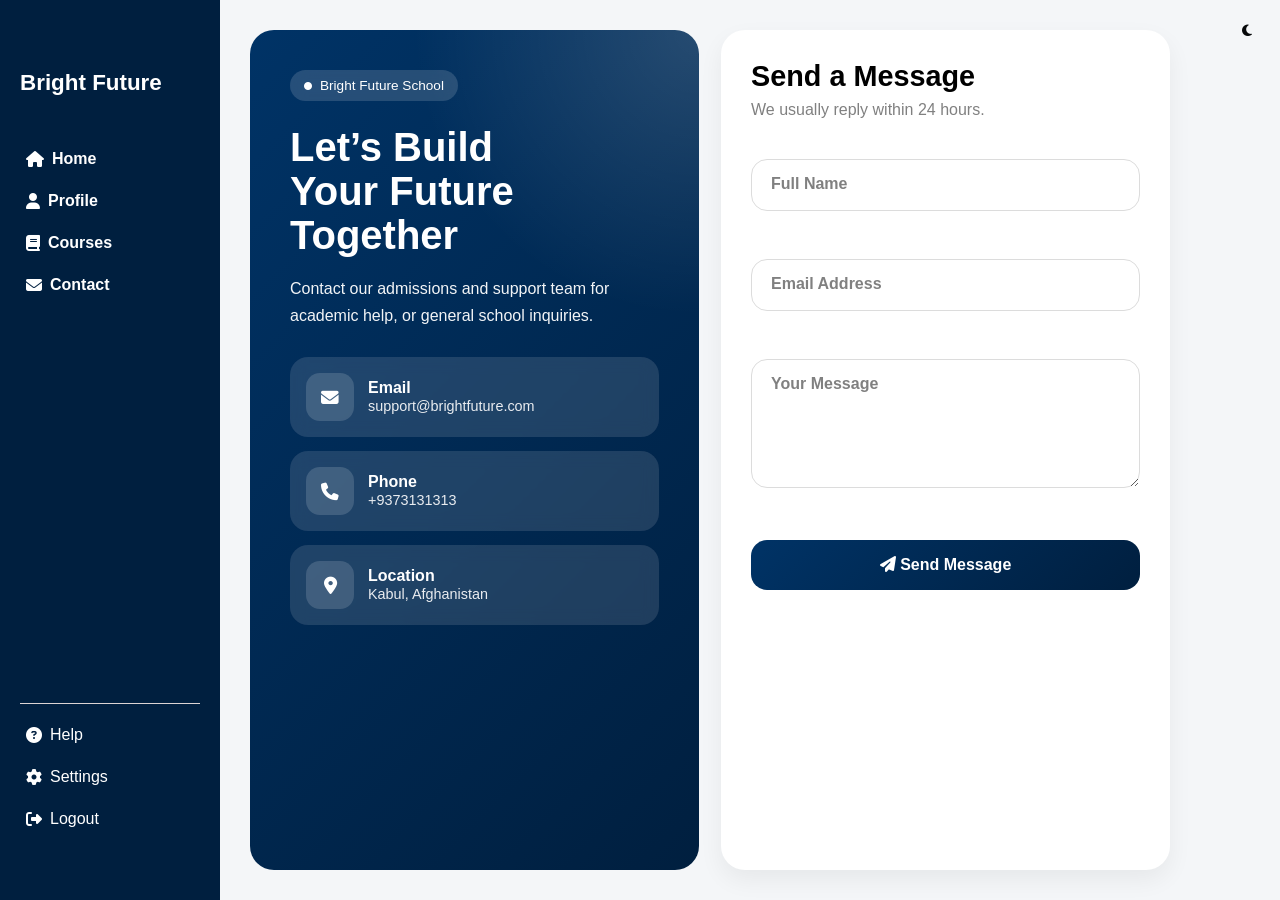
==== contact.html @ bb89f662 "new commit" ====
<!DOCTYPE html>
<html lang="en">

<head>
    <meta charset="UTF-8">
    <meta name="viewport" content="width=device-width, initial-scale=1.0">
    <title>Contact</title>
    <link rel="stylesheet" href="style.css">
    <link rel="stylesheet" href="https://cdnjs.cloudflare.com/ajax/libs/font-awesome/6.5.0/css/all.min.css">
</head>

<body>
    <div class="layout">
        <div class="top-bar">
            <button class="hamburger" id="hamburger"><i class="fas fa-bars"></i></button>
            <button id="themeToggle" class="theme-btn"> <i class="fas fa-moon"></i></button>
        </div>
        <nav class="sidebar" id="sidebar">
            <h1 class="brand">Bright Future</h1>
            <ul class="navLinks">
                <li><a href="index.html"><i class="fas fa-home"></i> Home</a></li>
                <li><a href="profile.html"><i class="fas fa-user"></i> Profile</a></li>
                <li><a href="courses.html"><i class="fas fa-book"></i> Courses</a></li>
                <li><a href="contact.html"><i class="fas fa-envelope"></i> Contact</a></li>
            </ul>

            <div class="sidebar-bottom">
                <hr>
                <ul>

                    <li><a href="#"><i class="fas fa-question-circle"></i> Help</a></li>
                    <li><a href="#"><i class="fas fa-cog"></i> Settings</a></li>
                    <li><a href="#"><i class="fas fa-sign-out-alt"></i> Logout</a></li>
                </ul>
            </div>
        </nav>
        <main class="content">

            <section class="contact-info">

                <!-- left -->
                <div class="contact-left">

                    <div class="contact-badge">
                        <i class="fas fa-circle"></i>
                        Bright Future School
                    </div>

                    <h1>
                        Let’s Build <br>
                        Your Future Together
                    </h1>

                    <p>
                        Contact our admissions and support team for academic help, or general school inquiries.
                    </p>

                    <div class="contact-cards">

                        <div class="info-card">
                            <div class="icon-box">
                                <i class="fas fa-envelope"></i>
                            </div>

                            <div>
                                <h3>Email</h3>
                                <span>support@brightfuture.com</span>
                            </div>
                        </div>

                        <div class="info-card">
                            <div class="icon-box">
                                <i class="fas fa-phone"></i>
                            </div>

                            <div>
                                <h3>Phone</h3>
                                <span>+9373131313</span>
                            </div>
                        </div>

                        <div class="info-card">
                            <div class="icon-box">
                                <i class="fas fa-location-dot"></i>
                            </div>

                            <div>
                                <h3>Location</h3>
                                <span>Kabul, Afghanistan</span>
                            </div>
                        </div>

                    </div>

                </div>

                <!--right -->
                <div class="contact-right">

                    <div class="form-top">
                        <h2>Send a Message</h2>
                        <p>We usually reply within 24 hours.</p>
                    </div>

                    <form id="contactForm">

                        <div class="input-group">
                            <input type="text" id="conName" required>
                            <label>Full Name</label>
                        </div>

                        <div class="input-group">
                            <input type="email" id="conEmail" required>
                            <label>Email Address</label>
                        </div>

                        <div class="input-group">
                            <textarea id="conMsg" rows="5" required></textarea>
                            <label>Your Message</label>
                        </div>

                        <button class="send-message-btn">
                            <i class="fas fa-paper-plane"></i>
                            Send Message
                        </button>

                    </form>

                    <p id="contactMessage"></p>

                </div>

            </section>

        </main>
        </main>
    </div>
    <script src="script.js"></script>
</body>

</html>
---- style.css ----
* {
  box-sizing: border-box;
}
body {
  font-family: sans-serif;
  margin: 0;
  background: #f4f6f8;
  transition: 0.3s;
  overflow-x: hidden;
}
body.dark {
  background: #121212;
  color: #eee;
}
:root {
  --main-color: #001f3f;
  --second-color: #003366;
}
.layout {
  display: flex;
  flex-direction: column;
  min-height: 100vh;
}

.sidebar {
  position: fixed;
  top: 0;
  left: 0;
  width: 220px;
  height: 100%;
  background: var(--main-color);
  color: #fff;
  padding: 20px;
  transform: translateX(-100%);
  transition: transform 0.3s ease;
  z-index: 999;
}

.sidebar.active {
  transform: translateX(0);
}

.brand {
  margin-top: 50px;
  font-size: 1.4rem;
  margin-bottom: 20px;
  color: #fff;
}

.navLinks {
  list-style: none;
  padding: 0;
}

.navLinks li {
  margin: 15px 0;
}

.navLinks a {
  color: #fff;
  text-decoration: none;
  font-weight: bold;
  display: block;
  padding: 8px;
  border-radius: 4px;
}

.navLinks a:hover {
  background: #1a1a1a;
  color: rgb(138, 168, 168);
}

.top-bar {
  position: fixed;
  top: 15px;
  left: 15px;
  right: 15px;
  display: flex;
  justify-content: space-between;
  align-items: center;
  z-index: 2000;
}
.theme-btn {
  border: none;
  color: #060809;
  padding: 8px;
  cursor: pointer;
  background: none;
}
body.dark .theme-btn {
  color: white;
}

.hamburger {
  font-size: 24px;
  background: none;
  border: none;
  color: #060809;
  cursor: pointer;
}
.hamburger.active {
  color: rgb(244, 247, 247);
}
body.dark .hamburger {
  color: white;
}
.hamburger:focus,
.hamburger:active {
  outline: none;
  background: none;
  box-shadow: none;
}

.content {
  flex: 1;
  padding: 25px;
  padding-top: 50px;
  margin-top: 20px;
}

#sidebar {
  display: flex;
  flex-direction: column;
  justify-content: space-between;
}

.sidebar-bottom {
  margin-top: auto;
  margin-bottom: 30px;
}

.sidebar-bottom hr {
  border: 0;
  border-top: 1px solid #dcd4d4;
  margin: 10px 0;
}

.sidebar ul {
  list-style: none;
  padding: 0;
}

.sidebar ul li {
  margin: 12px 0;
}

.sidebar ul a {
  color: #fff;
  text-decoration: none;
  display: flex;
  align-items: center;
  gap: 8px;
  padding: 6px;
  border-radius: 4px;
}

.sidebar ul a:hover {
  background: #33507e;
  color: rgb(237, 244, 244);
}

form {
  display: flex;
  flex-direction: column;
  gap: 10px;
}

.enroll-wrapper {
  max-width: 900px;
}

.welcome-card {
  background: linear-gradient(135deg, var(--second-color), var(--main-color));
  color: white;
  padding: 25px;
  border-radius: 18px;
  display: flex;
  justify-content: space-between;
  align-items: center;
  margin-bottom: 25px;
  box-shadow: 0 8px 20px rgba(0, 0, 0, 0.1);
}

.welcome-card h1 {
  margin: 0;
  font-size: 2rem;
}

.welcome-card p {
  margin-top: 8px;
  opacity: 0.9;
}

.student-icon {
  font-size: 3rem;
  opacity: 0.9;
}

.form-card {
  background: white;
  padding: 25px;
  border-radius: 18px;
  box-shadow: 0 5px 20px rgba(0, 0, 0, 0.08);
}

body.dark .form-card {
  background: #1f1f1f;
}

.input-group {
  display: flex;
  flex-direction: column;
  margin-bottom: 18px;
}

.input-group label {
  margin-bottom: 8px;
  font-weight: 600;
}

.input-group input {
  padding: 14px;
  border: 1px solid #dcdcdc;
  border-radius: 10px;
  font-size: 1rem;
  transition: 0.2s;
}

.input-group input:focus {
  border-color: var(--main-color);
  outline: none;
  box-shadow: 0 0 0 3px rgba(52, 152, 219, 0.15);
}

.enroll-btn {
  width: 100%;
  padding: 14px;
  border: none;
  border-radius: 10px;
  background: var(--second-color);
  color: white;
  font-size: 1rem;
  font-weight: bold;
  cursor: pointer;
  transition: 0.2s;
}

.enroll-btn:hover {
  background: var(--main-color);
  transform: translateY(-2px);
}

#message {
  margin-top: 20px;
  font-weight: bold;
  color: #0e562c;
}

#studentSummary {
  margin-top: 20px;
}

/* profile */

.profile-wrapper {
  max-width: 100%;
}

.profile-card {
  background: linear-gradient(135deg, var(--second-color), var(--second-color));
  color: white;
  padding: 18px;
  border-radius: 14px;
  margin-bottom: 18px;
}

.profile-header {
  display: flex;
  flex-direction: column;
  align-items: center;
  text-align: center;
}

.profile-img {
  width: 80px;
  height: 80px;
  border-radius: 50%;
  object-fit: cover;
  border: 3px solid rgba(255, 255, 255, 0.4);
}

.profile-info h1 {
  font-size: 1.3rem;
  margin: 12px 0 6px;
}

.student-badge {
  background: rgba(255, 255, 255, 0.2);
  padding: 6px 12px;
  border-radius: 20px;
  font-size: 0.75rem;
}

.profile-details {
  display: grid;
  grid-template-columns: 1fr;
  gap: 10px;
  margin-top: 18px;
}

.detail-box {
  background: rgba(255, 255, 255, 0.15);
  padding: 12px;
  border-radius: 10px;
  text-align: center;
}

.detail-box h3 {
  margin: 6px 0 0;
  font-size: 1.1rem;
}

.contact-card,
.status-card {
  background: white;
  padding: 18px;
  border-radius: 14px;
  margin-bottom: 18px;
}

body.dark .contact-card,
body.dark .status-card {
  background: #1f1f1f;
}

.profile-buttons {
  display: flex;
  flex-direction: column;
  gap: 10px;
}

.contact-info-box {
  margin-top: 15px;
  background: #f4f6f8;
  padding: 12px;
  border-radius: 10px;
}

body.dark .contact-info-box {
  background: #2b2b2b;
}

.status-form {
  display: flex;
  flex-direction: column;
  gap: 10px;
}

/* coures */

.courses-wrapper {
  max-width: 100%;
}

.courses-header {
  background: linear-gradient(135deg, var(--second-color), var(--main-color));
  color: white;
  padding: 18px;
  border-radius: 14px;
  margin-bottom: 18px;

  display: flex;
  justify-content: space-between;
  align-items: center;
}

.courses-header h1 {
  margin: 0;
  font-size: 1.5rem;
}

.courses-header p {
  margin-top: 8px;
  opacity: 0.9;
  font-size: 0.9rem;
}

.course-icon {
  font-size: 2rem;
  opacity: 0.9;
}

.tools-card {
  background: white;
  padding: 20px;
  border-radius: 14px;
  margin-bottom: 18px;
}

body.dark .tools-card {
  background: #1f1f1f;
}

/* filter */

.filters {
  display: flex;
  gap: 10px;
  overflow-x: auto;
  margin-bottom: 15px;
}

.filters button {
  white-space: nowrap;
}

/* search */

.search-box {
  position: relative;
}

.search-box i {
  position: absolute;
  top: 14px;
  left: 14px;
  color: gray;
}

.search-box input {
  width: 100%;
  padding: 12px 12px 12px 40px;
  border-radius: 10px;
  border: 1px solid #dcdcdc;
}

/* course grid */

.grid {
  display: grid;
  grid-template-columns: 1fr;
  gap: 15px;
}

.card {
  background: white;
  padding: 18px;
  border-radius: 14px;
  box-shadow: 0 4px 12px rgba(0, 0, 0, 0.06);
}

body.dark .card {
  background: #1f1f1f;
}

.card h3 {
  margin-top: 0;
}

.card button {
  margin-top: 12px;
  width: 100%;
}

#courseDetails {
  margin-top: 18px;
}

/* add course */

.add-course-card {
  background: white;
  padding: 20px;
  border-radius: 14px;
  margin-top: 20px;
}

body.dark .add-course-card {
  background: #1f1f1f;
}

.add-course-card h2 {
  margin-top: 0;
}

.input-group {
  display: flex;
  flex-direction: column;
  margin-bottom: 14px;
}

.input-group label {
  margin-bottom: 8px;
  font-weight: 600;
}

.input-group input {
  padding: 12px;
  border-radius: 10px;
  border: 1px solid #dcdcdc;
}

.add-btn {
  width: 100%;
  margin-top: 10px;
}

input,
textarea {
  padding: 10px;
  border: 1px solid #ccc;
  border-radius: 6px;
}
button {
  padding: 10px;
  background: var(--second-color);
  color: #fff;
  border: none;
  border-radius: 6px;
  cursor: pointer;
  transition: 0.3s;
}
button:hover {
  background: var(--main-color);
  transform: translateY(-2px);
}
.updateStatus:hover {
  background: var(--main-color);
}
.grid {
  display: grid;
  gap: 10px;
}

.card {
  background: #fff;
  padding: 12px;
  border-radius: 10px;
  box-shadow: 0 2px 5px rgba(0, 0, 0, 0.1);
}
body.dark .card {
  background: #1f1f1f;
}
.profile-img {
  border-radius: 50%;
}

.filters {
  display: flex;
  gap: 5px;
  margin: 10px 0;
}

/* contact page */

.contact-info {
  display: flex;
  flex-direction: column;
  gap: 20px;
}

/* left */

.contact-left {
  position: relative;
  overflow: hidden;

  background:
    radial-gradient(
      circle at top right,
      rgba(255, 255, 255, 0.15),
      transparent 30%
    ),
    linear-gradient(135deg, var(--second-color), var(--main-color));

  color: white;
  padding: 30px 22px;
  border-radius: 24px;
}

.contact-badge {
  display: inline-flex;
  align-items: center;
  gap: 8px;

  background: rgba(255, 255, 255, 0.15);
  padding: 8px 14px;
  border-radius: 30px;

  font-size: 0.85rem;
  margin-bottom: 24px;

  backdrop-filter: blur(8px);
}

.contact-badge i {
  font-size: 0.5rem;
}

.contact-left h1 {
  font-size: 2.3rem;
  line-height: 1.1;
  margin: 0;
}

.contact-left p {
  margin: 18px 0 28px;
  line-height: 1.7;
  opacity: 0.95;
  max-width: 500px;
}

/* info card */

.contact-cards {
  display: flex;
  flex-direction: column;
  gap: 14px;
}

.info-card {
  display: flex;
  align-items: center;
  gap: 14px;

  background: rgba(255, 255, 255, 0.12);
  padding: 16px;
  border-radius: 18px;

  backdrop-filter: blur(8px);
}

.icon-box {
  width: 48px;
  height: 48px;

  display: flex;
  align-items: center;
  justify-content: center;

  border-radius: 14px;

  background: rgba(255, 255, 255, 0.15);

  font-size: 1.1rem;
}

.info-card h3 {
  margin: 0;
  font-size: 1rem;
}

.info-card span {
  opacity: 0.9;
  font-size: 0.9rem;
}

/* right */

.contact-right {
  background: white;
  padding: 24px;
  border-radius: 24px;
  box-shadow: 0 10px 25px rgba(0, 0, 0, 0.06);
}

body.dark .contact-right {
  background: #1f1f1f;
}

.form-top h2 {
  margin: 0;
  font-size: 1.8rem;
}

.form-top p {
  margin-top: 8px;
  color: gray;
}

/* inputs*/

.input-group {
  position: relative;
  margin-top: 24px;
}

.input-group input,
.input-group textarea {
  width: 100%;
  padding: 18px 14px 14px;

  border-radius: 16px;
  border: 1px solid #dcdcdc;

  background: transparent;
  font-size: 1rem;

  transition: 0.2s;
}

body.dark .input-group input,
body.dark .input-group textarea {
  border-color: #444;
  color: white;
}

.input-group label {
  position: absolute;
  left: 14px;
  top: 16px;

  color: gray;
  transition: 0.2s;
  pointer-events: none;

  background: white;
  padding: 0 6px;
}

body.dark .input-group label {
  background: #1f1f1f;
}

.input-group input:focus,
.input-group textarea:focus {
  outline: none;
  border-color: var(--second-color);
}

.input-group input:focus + label,
.input-group textarea:focus + label,
.input-group input:valid + label,
.input-group textarea:valid + label {
  top: -10px;
  font-size: 0.8rem;
  color: var(--second-color);
}

/* button */

.send-message-btn {
  width: 100%;
  margin-top: 28px;

  border: none;
  border-radius: 16px;

  padding: 16px;

  background: linear-gradient(135deg, var(--second-color), var(--main-color));

  color: white;
  font-size: 1rem;
  font-weight: bold;
  cursor: pointer;
  transition: 0.3s;
}

.send-message-btn:hover {
  transform: translateY(-3px);
  box-shadow: 0 10px 20px rgba(52, 152, 219, 0.25);
}

/* message */

#contactMessage {
  margin-top: 18px;
  font-weight: bold;
  color: #084120;
}

@media (min-width: 768px) {
  .sidebar {
    position: fixed;
    left: 0;
    top: 0;
    width: 220px;
    height: 100vh;
    transform: translateX(0);
  }

  .content {
    margin-left: 220px;
    width: calc(100% - 300px);

    padding: 30px;
    margin-top: 0;

    display: flex;
    justify-content: center;
  }

  /* all pages width */
  .enroll-wrapper,
  .profile-wrapper,
  .courses-wrapper,
  .contact-modern {
    width: 100%;
    max-width: 1050px;
  }

  .hamburger {
    display: none;
  }

  .top-bar {
    left: auto;
    right: 20px;
    width: auto;
    justify-content: flex-end;
  }

  .profile-card,
  .contact-card,
  .status-card,
  .tools-card,
  .add-course-card,
  .form-card,
  .contact-right {
    padding: 22px;
  }

  .profile-header {
    flex-direction: row;
    text-align: left;
    gap: 18px;
  }

  .profile-img {
    width: 90px;
    height: 90px;
  }

  .profile-details {
    grid-template-columns: repeat(3, 1fr);
  }

  .profile-buttons {
    flex-direction: row;
    gap: 15px;
  }

  .status-form {
    flex-direction: row;
  }

  /* courses */
  .courses-header {
    padding: 22px;
  }

  .tools-card {
    display: flex;
    justify-content: space-between;
    align-items: center;
    gap: 18px;
  }

  .search-box {
    width: 320px;
  }

  .grid {
    grid-template-columns: repeat(2, 1fr);
    gap: 18px;
  }

  /* contast*/
  .contact-info {
    display: grid;
    grid-template-columns: 1fr 1fr;
    gap: 22px;
  }

  .contact-left {
    padding: 40px;
  }

  .contact-left h1 {
    font-size: 2.5rem;
  }

  .contact-right {
    padding: 30px;
  }

  .card {
    padding: 16px;
  }

  button {
    padding: 10px 14px;
  }
}
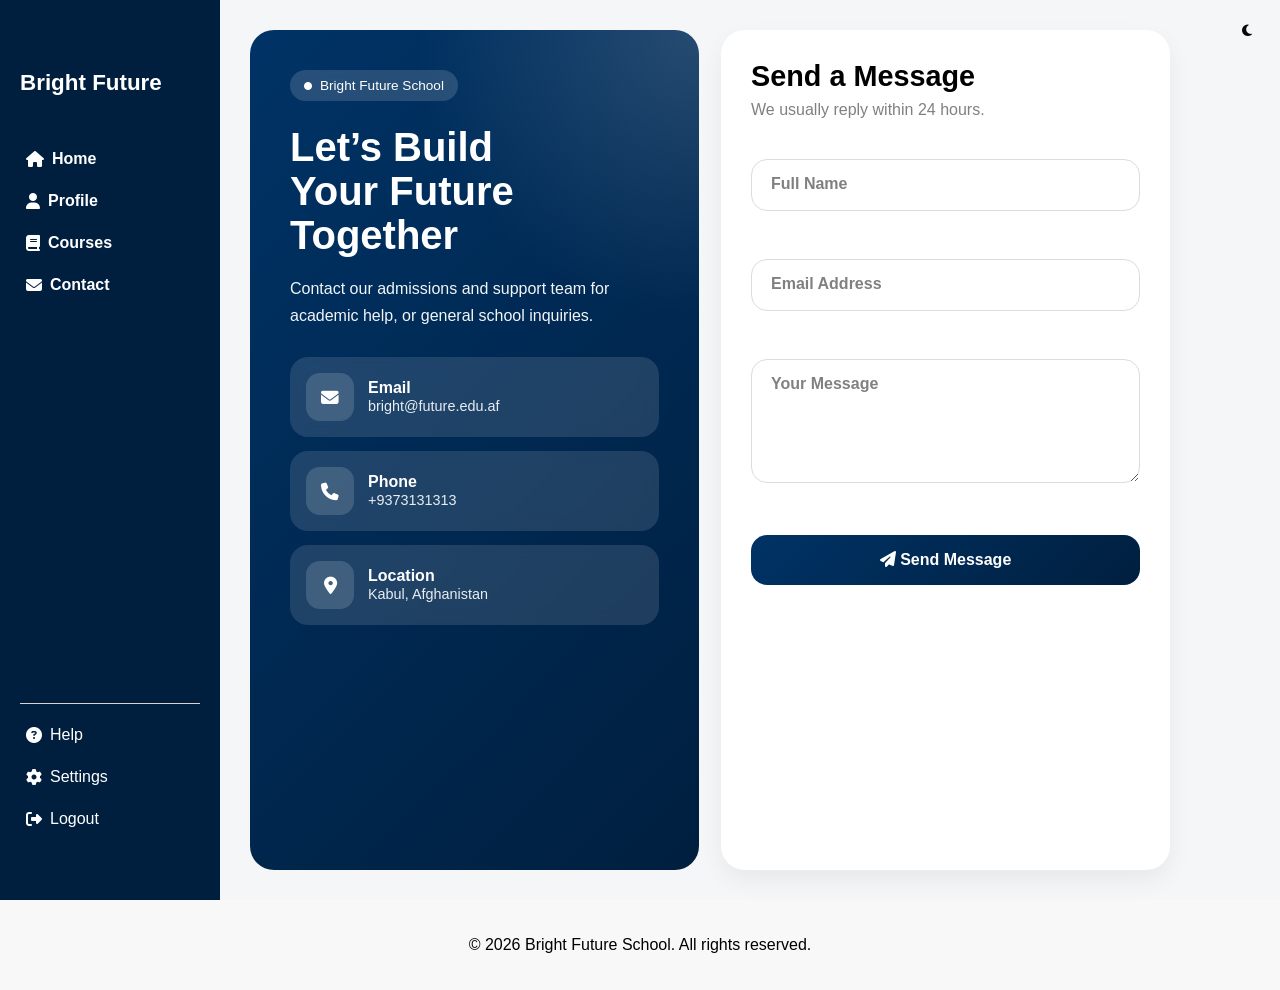
==== commit e964443f: "NEW CHANGES" ====
--- a/contact.html
+++ b/contact.html
@@ -64,7 +64,7 @@
 
                             <div>
                                 <h3>Email</h3>
-                                <span>support@brightfuture.com</span>
+                                <span>bright@future.edu.af</span>
                             </div>
                         </div>
 
@@ -133,8 +133,10 @@
             </section>
 
         </main>
-        </main>
     </div>
+    <footer>
+        <p>&copy; 2026 Bright Future School. All rights reserved.</p>
+    </footer>
     <script src="script.js"></script>
 </body>
 
--- a/style.css
+++ b/style.css
@@ -169,6 +169,12 @@
   max-width: 900px;
 }
 
+#enrollForm {
+  display: grid;
+  grid-template-columns: 1fr;
+  gap: 18px;
+}
+
 .welcome-card {
   background: linear-gradient(135deg, var(--second-color), var(--main-color));
   color: white;
@@ -207,18 +213,18 @@
   background: #1f1f1f;
 }
 
-.input-group {
+.enroll-input-group {
   display: flex;
   flex-direction: column;
   margin-bottom: 18px;
 }
 
-.input-group label {
+.enroll-input-group label {
   margin-bottom: 8px;
   font-weight: 600;
 }
 
-.input-group input {
+.enroll-input-group input {
   padding: 14px;
   border: 1px solid #dcdcdc;
   border-radius: 10px;
@@ -226,7 +232,7 @@
   transition: 0.2s;
 }
 
-.input-group input:focus {
+.enroll-input-group input:focus {
   border-color: var(--main-color);
   outline: none;
   box-shadow: 0 0 0 3px rgba(52, 152, 219, 0.15);
@@ -769,7 +775,11 @@
   font-weight: bold;
   color: #084120;
 }
-
+footer {
+  background: #f8f8f8;
+  padding: 20px;
+  text-align: center;
+}
 @media (min-width: 768px) {
   .sidebar {
     position: fixed;
@@ -820,6 +830,12 @@
   .contact-right {
     padding: 22px;
   }
+  #enrollForm {
+    grid-template-columns: 1fr 1fr;
+  }
+  .enroll-btn {
+    grid-column: span 2;
+  }
 
   .profile-header {
     flex-direction: row;
